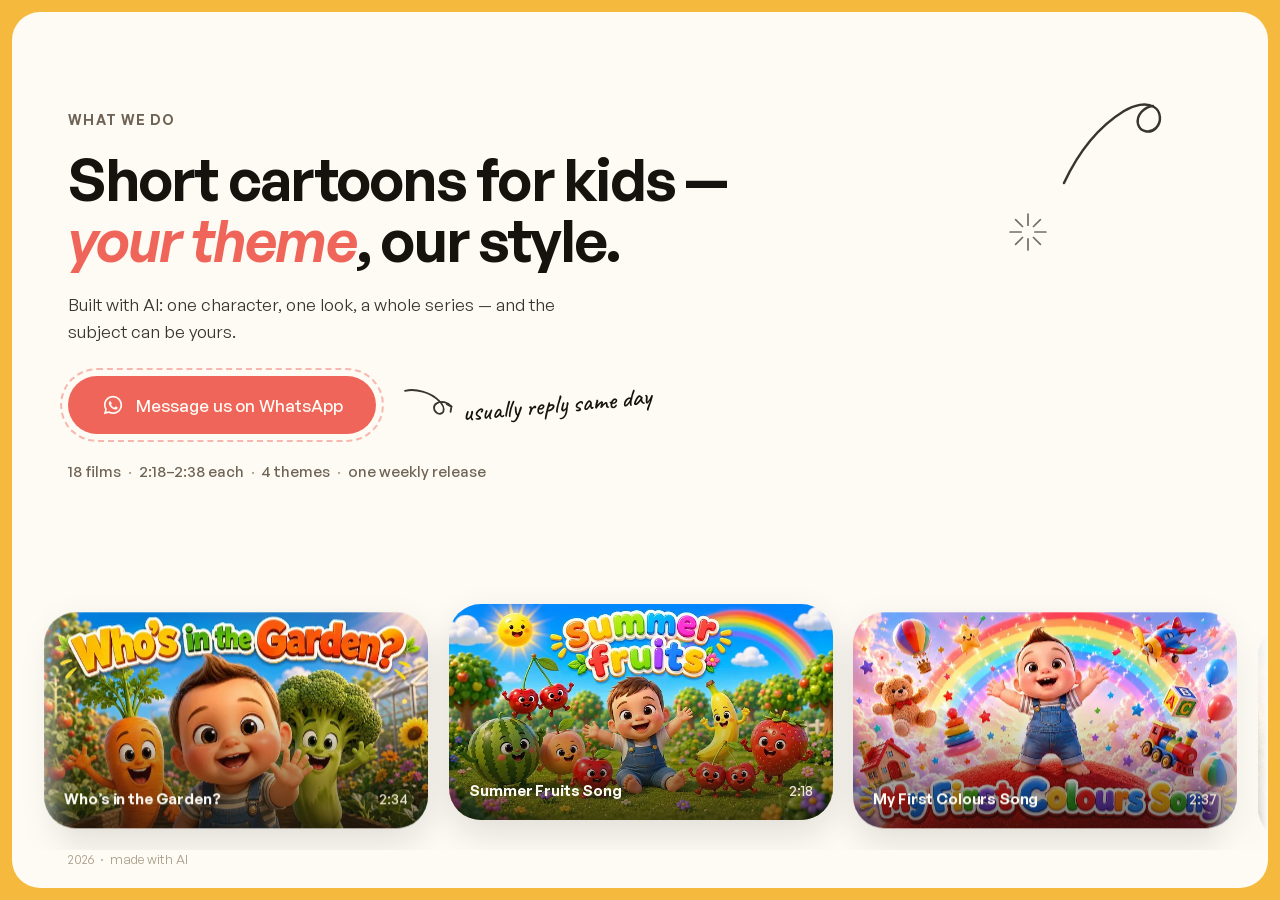
==== v1-reel/index.html @ 8fa87e39 "T01–T05: токены, ассеты, галерея, CTA, вариант V1 «Reel» Три варианта сайта-визитки анимационной сту" ====
<!doctype html>
<html lang="en">
<head>
<meta charset="utf-8">
<meta name="viewport" content="width=device-width, initial-scale=1, viewport-fit=cover">
<title>Short cartoons for kids — your theme, our style</title>
<meta name="description" content="We make short animated films for kids. One character, one look, a whole series — and the subject can be yours.">
<meta name="theme-color" content="#FDFBF4">
<meta property="og:type" content="website">
<meta property="og:title" content="Short cartoons for kids — your theme, our style">
<meta property="og:description" content="We make short animated films for kids. One character, one look, a whole series — and the subject can be yours.">
<meta property="og:image" content="../assets/img/og.jpg">
<meta property="og:image:width" content="1200">
<meta property="og:image:height" content="630">
<meta name="twitter:card" content="summary_large_image">
<link rel="icon" href="../assets/img/favicon-32.png" sizes="32x32">
<link rel="apple-touch-icon" href="../assets/img/apple-touch-icon.png">
<link rel="preload" href="../assets/fonts/GeneralSans-600.woff2" as="font" type="font/woff2" crossorigin>
<link rel="preload" href="../assets/fonts/GeneralSans-600i.woff2" as="font" type="font/woff2" crossorigin>
<link rel="stylesheet" href="styles.css">
</head>
<body>
<!--
  THESIS: one uninterrupted horizontal current of finished work; refuses the centred
  hero-over-card-grid landing that every studio page ships.
  OWN-WORLD: cream #FDFBF4 canvas inside a sun-yellow page frame, ink display type at
  72px against 17px body with nothing between, coral reserved for the single action,
  hand-drawn ink doodles in the margins, colour allowed only inside the artwork.
  STORY: a buyer sees five finished films before reading a word, understands the formula
  transfers to their subject, and messages on WhatsApp.
  FIRST VIEWPORT: text column flush left across the upper 45%, full-bleed drifting reel of
  16:9 covers across the lower half bleeding both edges, coral action mid-left above it.
  FORM: horizontal river, candidate 6 of the grounded list; seed key 46b9597b.
  FINISH: unreviewed and undocumented is unfinished; this build ends with the finish
  review, the verdict, and DESIGN.md
-->
<div class="page">

  <main class="hero">
    <div class="hero__col">
      <p class="kicker">what we do</p>
      <h1 class="display">Short cartoons for kids&nbsp;—<br><em>your theme</em>, our style.</h1>
      <p class="lead">Built with AI: one character, one look, a whole series — and the subject can be yours.</p>

      <div class="action">
        <!-- TODO: WhatsApp — подставить номер в WHATSAPP_URL в script.js -->
        <a class="cta" id="cta" href="#" target="_blank" rel="noopener">
          <svg class="cta__icon" viewBox="0 0 24 24" aria-hidden="true" focusable="false"><path fill="currentColor" d="M12.04 2C6.58 2 2.13 6.45 2.13 11.91c0 1.75.46 3.45 1.32 4.95L2 22l5.28-1.38a9.9 9.9 0 0 0 4.76 1.21h.01c5.46 0 9.91-4.45 9.91-9.91 0-2.65-1.03-5.14-2.9-7.01A9.82 9.82 0 0 0 12.04 2Zm0 1.82c2.16 0 4.19.84 5.72 2.37a8.03 8.03 0 0 1 2.37 5.72c0 4.46-3.63 8.09-8.09 8.09a8.2 8.2 0 0 1-4.13-1.13l-.3-.18-3.07.8.82-3-.19-.31a8.1 8.1 0 0 1-1.24-4.28c0-4.46 3.63-8.08 8.09-8.08Zm-3.2 4.06c-.16 0-.42.06-.64.3-.22.24-.85.83-.85 2.02s.87 2.34.99 2.5c.12.16 1.69 2.6 4.1 3.63.57.25 1.02.4 1.37.5.58.19 1.1.16 1.52.1.46-.07 1.42-.58 1.62-1.15.2-.56.2-1.05.14-1.15-.06-.1-.22-.16-.46-.28-.24-.12-1.42-.7-1.64-.78-.22-.08-.38-.12-.54.12-.16.24-.62.78-.76.94-.14.16-.28.18-.52.06-.24-.12-1.01-.37-1.93-1.19-.71-.63-1.19-1.42-1.33-1.66-.14-.24-.02-.37.1-.49.11-.11.24-.28.36-.42.12-.14.16-.24.24-.4.08-.16.04-.3-.02-.42-.06-.12-.53-1.3-.73-1.78-.19-.46-.39-.4-.53-.41h-.46Z"/></svg>
          <span>Message us on WhatsApp</span>
        </a>
        <span class="hand" aria-hidden="true">
          <svg class="hand__arrow" viewBox="0 0 62 40" fill="none"><path d="M60 6C48 2 30 4 18 14c-4 3-7 8-6 12 1 3 5 4 8 2 4-2 5-8 1-11-5-4-13-3-18 2" stroke="currentColor" stroke-width="2.2" stroke-linecap="round"/><path d="M3 19l.4 6.2M3 19l5.8-2.2" stroke="currentColor" stroke-width="2.2" stroke-linecap="round"/></svg>
          <span class="hand__text">usually reply same day</span>
        </span>
      </div>

      <p class="facts">18 films <i>·</i> 2:18–2:38 each <i>·</i> 4 themes <i>·</i> one weekly release</p>
    </div>

    <svg class="doodle doodle--curl" viewBox="0 0 120 96" fill="none" aria-hidden="true"><path d="M6 90c14-30 34-56 60-72 10-6 22-9 30-4 7 4 8 15 2 21-6 6-16 4-18-4-2-9 6-17 15-18" stroke="currentColor" stroke-width="2.5" stroke-linecap="round"/></svg>
    <svg class="doodle doodle--spark" viewBox="0 0 64 64" fill="none" aria-hidden="true"><path d="M32 6v16M32 42v16M6 32h16M42 32h16M14 14l10 10M40 40l10 10M50 14 40 24M24 40 14 50" stroke="currentColor" stroke-width="2.5" stroke-linecap="round"/></svg>
  </main>

  <section class="reel-wrap" aria-labelledby="reel-label">
    <h2 id="reel-label" class="sr-only">Selected films</h2>
    <ul class="reel" id="reel" tabindex="0" role="list">

      <li class="reel__item">
        <a class="card" href="#" target="_blank" rel="noopener">
          <picture>
            <source type="image/webp" srcset="../assets/img/garden-680.webp 680w, ../assets/img/garden-960.webp 960w" sizes="(max-width: 767px) 86vw, 32vw">
            <img src="../assets/img/garden-960.jpg" srcset="../assets/img/garden-680.jpg 680w, ../assets/img/garden-960.jpg 960w" sizes="(max-width: 767px) 86vw, 32vw" width="960" height="540" alt="Who&rsquo;s in the Garden? — cover" fetchpriority="high" decoding="async">
          </picture>
          <span class="card__meta"><span class="card__title">Who&rsquo;s in the Garden?</span><span class="card__time">2:34</span></span>
        </a>
      </li>

      <li class="reel__item">
        <a class="card" href="#" target="_blank" rel="noopener">
          <picture>
            <source type="image/webp" srcset="../assets/img/fruits-680.webp 680w, ../assets/img/fruits-960.webp 960w" sizes="(max-width: 767px) 86vw, 32vw">
            <img src="../assets/img/fruits-960.jpg" srcset="../assets/img/fruits-680.jpg 680w, ../assets/img/fruits-960.jpg 960w" sizes="(max-width: 767px) 86vw, 32vw" width="960" height="540" alt="Summer Fruits Song — cover" fetchpriority="high" decoding="async">
          </picture>
          <span class="card__meta"><span class="card__title">Summer Fruits Song</span><span class="card__time">2:18</span></span>
        </a>
      </li>

      <li class="reel__item">
        <a class="card" href="#" target="_blank" rel="noopener">
          <picture>
            <source type="image/webp" srcset="../assets/img/colours-680.webp 680w, ../assets/img/colours-960.webp 960w" sizes="(max-width: 767px) 86vw, 32vw">
            <img src="../assets/img/colours-960.jpg" srcset="../assets/img/colours-680.jpg 680w, ../assets/img/colours-960.jpg 960w" sizes="(max-width: 767px) 86vw, 32vw" width="960" height="540" alt="My First Colours Song — cover" loading="lazy" decoding="async">
          </picture>
          <span class="card__meta"><span class="card__title">My First Colours Song</span><span class="card__time">2:37</span></span>
        </a>
      </li>

      <li class="reel__item">
        <a class="card" href="#" target="_blank" rel="noopener">
          <picture>
            <source type="image/webp" srcset="../assets/img/seasons-680.webp 680w, ../assets/img/seasons-960.webp 960w" sizes="(max-width: 767px) 86vw, 32vw">
            <img src="../assets/img/seasons-960.jpg" srcset="../assets/img/seasons-680.jpg 680w, ../assets/img/seasons-960.jpg 960w" sizes="(max-width: 767px) 86vw, 32vw" width="960" height="540" alt="Four Seasons Song — cover" loading="lazy" decoding="async">
          </picture>
          <span class="card__meta"><span class="card__title">Four Seasons Song</span><span class="card__time">2:38</span></span>
        </a>
      </li>

      <li class="reel__item">
        <a class="card" href="#" target="_blank" rel="noopener">
          <picture>
            <source type="image/webp" srcset="../assets/img/snack-680.webp 680w, ../assets/img/snack-960.webp 960w" sizes="(max-width: 767px) 86vw, 32vw">
            <img src="../assets/img/snack-960.jpg" srcset="../assets/img/snack-680.jpg 680w, ../assets/img/snack-960.jpg 960w" sizes="(max-width: 767px) 86vw, 32vw" width="960" height="540" alt="Dog vs Cat and The Flying Snack — cover" loading="lazy" decoding="async">
          </picture>
          <span class="card__meta"><span class="card__title">Dog vs Cat and The Flying Snack</span><span class="card__time">0:55</span></span>
        </a>
      </li>

    </ul>
  </section>

  <p class="micro">2026 <i>·</i> made with AI</p>
</div>
<script src="script.js"></script>
</body>
</html>
---- v1-reel/styles.css ----
/* ==========================================================================
   V1 «Reel» — one horizontal current.
   Tokens follow DESIGN-SYSTEM.md §2.1. No #FFF, no #000, anywhere.
   ========================================================================== */

@font-face{font-family:'General Sans';src:url('../assets/fonts/GeneralSans-400.woff2') format('woff2');font-weight:400;font-style:normal;font-display:swap}
@font-face{font-family:'General Sans';src:url('../assets/fonts/GeneralSans-500.woff2') format('woff2');font-weight:500;font-style:normal;font-display:swap}
@font-face{font-family:'General Sans';src:url('../assets/fonts/GeneralSans-600.woff2') format('woff2');font-weight:600;font-style:normal;font-display:swap}
@font-face{font-family:'General Sans';src:url('../assets/fonts/GeneralSans-600i.woff2') format('woff2');font-weight:600;font-style:italic;font-display:swap}
@font-face{font-family:'Caveat';src:url('../assets/fonts/Caveat-500.woff2') format('woff2');font-weight:500;font-style:normal;font-display:swap}

:root{
  --cream-50:#FDFBF4; --cream-100:#F8F3E6; --cream-200:#EFE7D3; --cream-300:#E2D6BB;
  --ink-900:#16130E;  --ink-700:#3B342B;   --ink-500:#6E6355;   --ink-300:#A99C89;
  --acc-coral:#F0655A; --acc-sun:#F5B93E;
  --frame:var(--acc-sun);

  --font-display:'General Sans','Poppins',system-ui,sans-serif;
  --font-text:'General Sans',system-ui,sans-serif;
  --font-hand:'Caveat','Gloria Hallelujah',cursive;

  --r-sm:14px; --r-md:22px; --r-lg:32px; --r-full:999px;
  --sh-2:0 8px 24px rgba(22,19,14,.07);
  --sh-3:0 18px 48px rgba(22,19,14,.10);
  --sh-card:0 14px 36px rgba(22,19,14,.12);

  --ease:cubic-bezier(.22,.61,.36,1);
  --dur-fast:160ms; --dur:320ms; --dur-slow:620ms;

  --pad:clamp(20px,4.4vw,64px);
  --card-w:clamp(248px,30vw,440px);
  --frame-gap:12px;
}

*,*::before,*::after{box-sizing:border-box}
html{-webkit-text-size-adjust:100%}
body{
  margin:0;
  background:var(--frame);
  color:var(--ink-700);
  font:400 17px/1.6 var(--font-text);
  -webkit-font-smoothing:antialiased;
}
h1,h2,p,ul{margin:0;padding:0}
ul{list-style:none}
img{display:block;max-width:100%;height:auto}
a{color:inherit}

.sr-only{position:absolute;width:1px;height:1px;padding:0;margin:-1px;overflow:hidden;clip:rect(0 0 0 0);white-space:nowrap;border:0}

:where(a,[tabindex]):focus-visible{
  outline:2.5px solid var(--ink-900);
  outline-offset:4px;
  border-radius:6px;
}

/* ---- page frame --------------------------------------------------------- */
.page{
  position:relative;
  background:var(--cream-50);
  border-radius:28px;
  margin:var(--frame-gap);
  height:100vh;
  height:calc(100dvh - var(--frame-gap) * 2);
  overflow:hidden;
  display:grid;
  /* minmax(0,1fr): without it the implicit column is sized to the reel's
     max-content width (~4600px) and every absolutely-placed child lands
     far off-screen. */
  grid-template-columns:minmax(0,1fr);
  grid-template-rows:1fr auto auto;
  isolation:isolate;
}
.page > *{min-width:0}
@supports not (height:100dvh){ .page{height:calc(100vh - var(--frame-gap) * 2)} }

/* ---- hero --------------------------------------------------------------- */
.hero{
  position:relative;
  display:flex;
  flex-direction:column;
  justify-content:center;
  padding:clamp(28px,4.6vh,56px) var(--pad) clamp(8px,1.6vh,20px);
  min-height:0;
}
.hero__col{max-width:min(92ch,1020px)}

.kicker{
  font-size:14px;font-weight:600;letter-spacing:.08em;text-transform:uppercase;
  color:var(--ink-500);margin-bottom:18px;
}

.display{
  font-family:var(--font-display);
  font-weight:600;
  font-size:clamp(2.5rem,4.55vw,4.15rem);
  line-height:1.04;
  letter-spacing:-.03em;
  color:var(--ink-900);
}
.display em{font-style:italic;color:var(--acc-coral)}

.lead{
  margin-top:22px;
  max-width:53ch;
  font-size:clamp(1rem,1.35vw,1.25rem);
  line-height:1.55;
  color:var(--ink-700);
}

/* ---- action: the page's only button ------------------------------------- */
.action{
  margin-top:clamp(26px,3.4vh,36px);
  display:flex;align-items:center;gap:clamp(16px,2vw,34px);
  flex-wrap:wrap;
}
.cta{
  position:relative;
  display:inline-flex;align-items:center;gap:12px;
  padding:18px 34px;
  min-height:56px;
  background:var(--acc-coral);
  color:var(--cream-50);
  font:500 17px/1 var(--font-text);
  letter-spacing:-.005em;
  text-decoration:none;
  border-radius:var(--r-full);
  transition:transform var(--dur-fast) var(--ease),box-shadow var(--dur-fast) var(--ease);
}
.cta::after{
  content:"";position:absolute;inset:-8px;
  border:2px dashed rgba(240,101,90,.45);
  border-radius:var(--r-full);
  pointer-events:none;
  transition:inset var(--dur) var(--ease),border-color var(--dur) var(--ease);
}
.cta:hover{transform:translateY(-2px);box-shadow:var(--sh-2)}
.cta:hover::after{inset:-11px;border-color:rgba(240,101,90,.65)}
.cta:active{transform:translateY(0) scale(.98)}
.cta__icon{width:22px;height:22px;flex:none}

.hand{
  display:inline-flex;align-items:center;gap:8px;
  color:var(--ink-900);
}
.hand__arrow{width:52px;height:34px;flex:none;transform:scaleX(-1) rotate(-6deg);opacity:.85}
.hand__text{
  font-family:var(--font-hand);font-weight:500;font-size:26px;line-height:1;
  transform:rotate(-5deg);white-space:nowrap;
}

.facts{
  margin-top:clamp(22px,3vh,30px);
  font-size:15px;font-weight:500;line-height:1.45;
  color:var(--ink-500);
}
.facts i{font-style:normal;color:var(--ink-300);padding:0 .25em}

/* ---- doodles ------------------------------------------------------------ */
.doodle{
  position:absolute;color:var(--ink-900);opacity:.85;pointer-events:none;
}
.doodle--curl{width:120px;height:96px;right:clamp(40px,7vw,120px);top:clamp(48px,9vh,110px)}
.doodle--spark{width:44px;height:44px;right:clamp(150px,17vw,270px);top:clamp(150px,22vh,220px);opacity:.6}

/* ---- reel --------------------------------------------------------------- */
.reel-wrap{
  position:relative;
  margin-top:clamp(18px,2.8vh,32px);
  -webkit-mask-image:linear-gradient(90deg,transparent 0,#000 5%,#000 95%,transparent 100%);
  mask-image:linear-gradient(90deg,transparent 0,#000 5%,#000 95%,transparent 100%);
}
.reel{
  display:flex;
  gap:clamp(14px,1.6vw,24px);
  padding:26px var(--pad) 30px;
  overflow-x:auto;
  overflow-y:hidden;
  scroll-snap-type:x proximity;
  scrollbar-width:none;
  -ms-overflow-style:none;
  overscroll-behavior-x:contain;
  cursor:grab;
}
.reel::-webkit-scrollbar{display:none}
.reel.is-dragging{cursor:grabbing;scroll-snap-type:none}
.reel:focus-visible{outline-offset:-4px}

.reel__item{
  flex:0 0 var(--card-w);
  scroll-snap-align:center;
  transform:translateY(var(--arc,0px));
  will-change:transform;
}
.card{
  position:relative;display:block;
  border-radius:var(--r-lg);
  overflow:hidden;
  background:var(--cream-100);
  box-shadow:var(--sh-card);
  text-decoration:none;
  aspect-ratio:16/9;
  transition:transform var(--dur) var(--ease),box-shadow var(--dur) var(--ease);
}
.card img{width:100%;height:100%;object-fit:cover}
.card::after{
  content:"";position:absolute;inset:auto 0 0 0;height:58%;
  background:linear-gradient(to top,rgba(22,19,14,.62),rgba(22,19,14,0));
}
.card__meta{
  position:absolute;left:0;right:0;bottom:0;z-index:1;
  display:flex;align-items:baseline;justify-content:space-between;gap:12px;
  padding:18px clamp(16px,1.6vw,22px);
  color:var(--cream-50);
}
.card__title{
  font-family:var(--font-display);font-weight:600;font-size:clamp(15px,1.15vw,17px);
  line-height:1.25;letter-spacing:-.01em;
}
.card__time{
  font-size:14px;font-weight:500;font-variant-numeric:tabular-nums;
  color:var(--cream-200);flex:none;
}
.card:hover,.card:focus-visible{transform:scale(1.03);box-shadow:var(--sh-3)}

/* ---- micro row ---------------------------------------------------------- */
.micro{
  padding:0 var(--pad) clamp(14px,2.2vh,22px);
  font-size:13px;line-height:1.4;color:var(--ink-300);
}
.micro i{font-style:normal;padding:0 .2em}

/* ==========================================================================
   Responsive
   ========================================================================== */

/* tablet */
@media (max-width:1279px){
  .doodle--spark{display:none}
  .display{font-size:clamp(2.25rem,5.4vw,3rem)}
  .lead{font-size:17px}
}

/* short desktop / phone landscape */
@media (max-height:620px) and (min-width:768px){
  .hero{padding-top:clamp(20px,3vh,32px)}
  .display{font-size:clamp(2rem,3.6vw,2.75rem)}
  .lead{margin-top:16px;font-size:16px}
  .action{margin-top:20px}
  .facts{margin-top:16px}
  .reel-wrap{margin-top:16px}
  .reel{padding-top:18px;padding-bottom:20px}
  :root{--card-w:clamp(220px,22vw,300px)}
  .doodle{display:none}
}

/* phone */
@media (max-width:767px){
  :root{--frame-gap:0px;--card-w:86vw}
  .page{
    border-radius:0;margin:0;
    height:auto;min-height:100vh;min-height:100dvh;
    overflow:visible;
    grid-template-rows:auto auto auto;
    align-content:start;
    padding-bottom:calc(118px + env(safe-area-inset-bottom,0px));
  }
  body{background:var(--cream-50)}

  .hero{padding-top:clamp(28px,5vh,44px)}
  .hero__col{max-width:none}
  .display{font-size:2.75rem;line-height:1.05}
  .lead{margin-top:20px;font-size:16px}
  /* one doodle only, parked in the empty run to the right of the kicker */
  .doodle--curl{width:62px;height:50px;right:14px;top:22px;bottom:auto;opacity:.7}
  .doodle--spark{display:none}

  /* the same single link, pinned — the inline slot keeps its space, nothing is duplicated */
  .action{
    position:fixed;left:0;right:0;bottom:0;z-index:20;
    margin:0;
    display:flex;flex-direction:column;align-items:center;gap:2px;
    padding:8px 20px calc(14px + env(safe-area-inset-bottom,0px));
    background:var(--cream-50);
    border-top:1px solid var(--cream-200);
    box-shadow:0 -10px 28px rgba(22,19,14,.10);
  }
  .cta{width:100%;max-width:420px;justify-content:center;padding:17px 24px}
  .cta::after{inset:-6px}
  .hand{order:-1;gap:6px;margin-bottom:2px}
  .hand__arrow{width:34px;height:22px;transform:scaleX(-1) rotate(96deg)}
  .hand__text{font-size:19px;transform:rotate(-3deg)}

  .facts{margin-top:26px;font-size:14px}
  .reel-wrap{margin-top:22px}
  .reel{padding:20px 20px 24px;scroll-snap-type:x mandatory}
  .card__title{font-size:15px}
  .micro{padding-bottom:16px}
}

/* very small phones */
@media (max-width:359px){
  .display{font-size:2.25rem}
}

/* ---- motion ------------------------------------------------------------- */
@media (prefers-reduced-motion:no-preference){
  .lift{opacity:0;transform:translateY(24px)}
  .is-ready .lift{opacity:1;transform:none;transition:opacity var(--dur-slow) var(--ease),transform var(--dur-slow) var(--ease);transition-delay:var(--d,0ms)}
}
@media (prefers-reduced-motion:reduce){
  *,*::before,*::after{animation-duration:.01ms!important;transition-duration:.01ms!important;scroll-behavior:auto!important}
  .lift{opacity:0}
  .is-ready .lift{opacity:1;transition:opacity 200ms linear;transition-delay:var(--d,0ms)}
  .reel__item{transform:none}
}
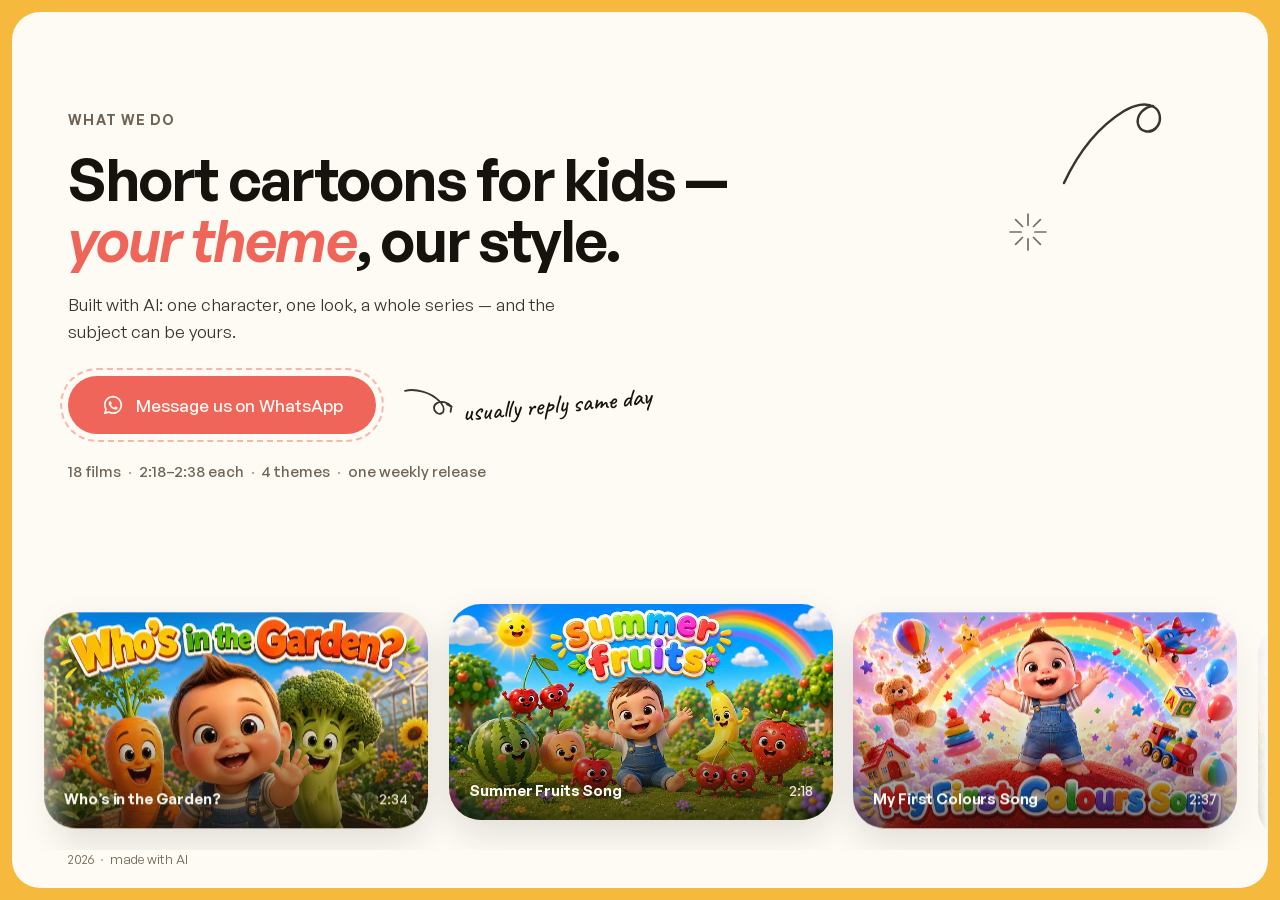
==== commit 4ad832b9: "Приёмка: закрыты дефекты, найденные слепой проверкой против брифа - v3: убрана горизонтальная прокру" ====
--- a/v1-reel/index.html
+++ b/v1-reel/index.html
@@ -10,6 +10,10 @@
 <meta property="og:title" content="Short cartoons for kids — your theme, our style">
 <meta property="og:description" content="We make short animated films for kids. One character, one look, a whole series — and the subject can be yours.">
 <meta property="og:image" content="../assets/img/og.jpg">
+<!-- TODO: перед выкладкой заменить og:image на абсолютный URL (https://домен/assets/img/og.jpg)
+     и раскомментировать og:url — WhatsApp, Telegram и Slack не разбирают относительные пути,
+     ссылка придёт без превью. -->
+<!-- <meta property="og:url" content="https://ДОМЕН/"> -->
 <meta property="og:image:width" content="1200">
 <meta property="og:image:height" content="630">
 <meta name="twitter:card" content="summary_large_image">
@@ -30,9 +34,6 @@
   transfers to their subject, and messages on WhatsApp.
   FIRST VIEWPORT: text column flush left across the upper 45%, full-bleed drifting reel of
   16:9 covers across the lower half bleeding both edges, coral action mid-left above it.
-  FORM: horizontal river, candidate 6 of the grounded list; seed key 46b9597b.
-  FINISH: unreviewed and undocumented is unfinished; this build ends with the finish
-  review, the verdict, and DESIGN.md
 -->
 <div class="page">
 
--- a/v1-reel/styles.css
+++ b/v1-reel/styles.css
@@ -167,8 +167,8 @@
 .reel-wrap{
   position:relative;
   margin-top:clamp(18px,2.8vh,32px);
-  -webkit-mask-image:linear-gradient(90deg,transparent 0,#000 5%,#000 95%,transparent 100%);
-  mask-image:linear-gradient(90deg,transparent 0,#000 5%,#000 95%,transparent 100%);
+  -webkit-mask-image:linear-gradient(90deg,transparent 0,var(--ink-900) 5%,var(--ink-900) 95%,transparent 100%);
+  mask-image:linear-gradient(90deg,transparent 0,var(--ink-900) 5%,var(--ink-900) 95%,transparent 100%);
 }
 .reel{
   display:flex;
@@ -226,9 +226,11 @@
 /* ---- micro row ---------------------------------------------------------- */
 .micro{
   padding:0 var(--pad) clamp(14px,2.2vh,22px);
-  font-size:13px;line-height:1.4;color:var(--ink-300);
-}
-.micro i{font-style:normal;padding:0 .2em}
+  /* бриф просит --ink-300, но на кремовом это 2.6:1 — ниже порога §9.
+     Берём --ink-500 (5.67:1): так же тихо, но читается. */
+  font-size:13px;line-height:1.4;color:var(--ink-500);
+}
+.micro i{font-style:normal;color:var(--ink-300);padding:0 .2em}
 
 /* ==========================================================================
    Responsive
@@ -243,7 +245,11 @@
 
 /* short desktop / phone landscape */
 @media (max-height:620px) and (min-width:768px){
-  .hero{padding-top:clamp(20px,3vh,32px)}
+  /* Телефон в ландшафте: в 390px высоты один экран физически не помещается.
+     Вместо того чтобы обрезать герой, отпускаем страницу в скролл. */
+  .page{height:auto;min-height:calc(100dvh - var(--frame-gap) * 2);overflow:visible;
+         padding-bottom:calc(104px + env(safe-area-inset-bottom,0px))}
+  .hero{padding-top:clamp(20px,3vh,32px);justify-content:flex-start}
   .display{font-size:clamp(2rem,3.6vw,2.75rem)}
   .lead{margin-top:16px;font-size:16px}
   .action{margin-top:20px}
@@ -252,6 +258,26 @@
   .reel{padding-top:18px;padding-bottom:20px}
   :root{--card-w:clamp(220px,22vw,300px)}
   .doodle{display:none}
+}
+
+/* ---- залипающая кнопка: узкий экран ИЛИ телефон боком --------------------
+   Ландшафт 844×390 попадает в короткую-высоту ветку, где страница уходит
+   в скролл: без этого запроса кнопка уезжает вверх и её не видно вообще. */
+@media (max-width:767px), (max-height:620px) and (max-width:1023px){
+  .action{
+    position:fixed;left:0;right:0;bottom:0;z-index:20;
+    margin:0;
+    display:flex;flex-direction:column;align-items:center;gap:2px;
+    padding:8px 20px calc(14px + env(safe-area-inset-bottom,0px));
+    background:var(--cream-50);
+    border-top:1px solid var(--cream-200);
+    box-shadow:0 -10px 28px rgba(22,19,14,.10);
+  }
+  .cta{width:100%;max-width:420px;justify-content:center;padding:15px 24px;min-height:48px}
+  .cta::after{inset:-6px}
+  .hand{order:-1;gap:6px;margin-bottom:2px}
+  .hand__arrow{width:34px;height:22px;transform:scaleX(-1) rotate(96deg)}
+  .hand__text{font-size:19px;transform:rotate(-3deg)}
 }
 
 /* phone */
@@ -275,21 +301,6 @@
   .doodle--curl{width:62px;height:50px;right:14px;top:22px;bottom:auto;opacity:.7}
   .doodle--spark{display:none}
 
-  /* the same single link, pinned — the inline slot keeps its space, nothing is duplicated */
-  .action{
-    position:fixed;left:0;right:0;bottom:0;z-index:20;
-    margin:0;
-    display:flex;flex-direction:column;align-items:center;gap:2px;
-    padding:8px 20px calc(14px + env(safe-area-inset-bottom,0px));
-    background:var(--cream-50);
-    border-top:1px solid var(--cream-200);
-    box-shadow:0 -10px 28px rgba(22,19,14,.10);
-  }
-  .cta{width:100%;max-width:420px;justify-content:center;padding:17px 24px}
-  .cta::after{inset:-6px}
-  .hand{order:-1;gap:6px;margin-bottom:2px}
-  .hand__arrow{width:34px;height:22px;transform:scaleX(-1) rotate(96deg)}
-  .hand__text{font-size:19px;transform:rotate(-3deg)}
 
   .facts{margin-top:26px;font-size:14px}
   .reel-wrap{margin-top:22px}
